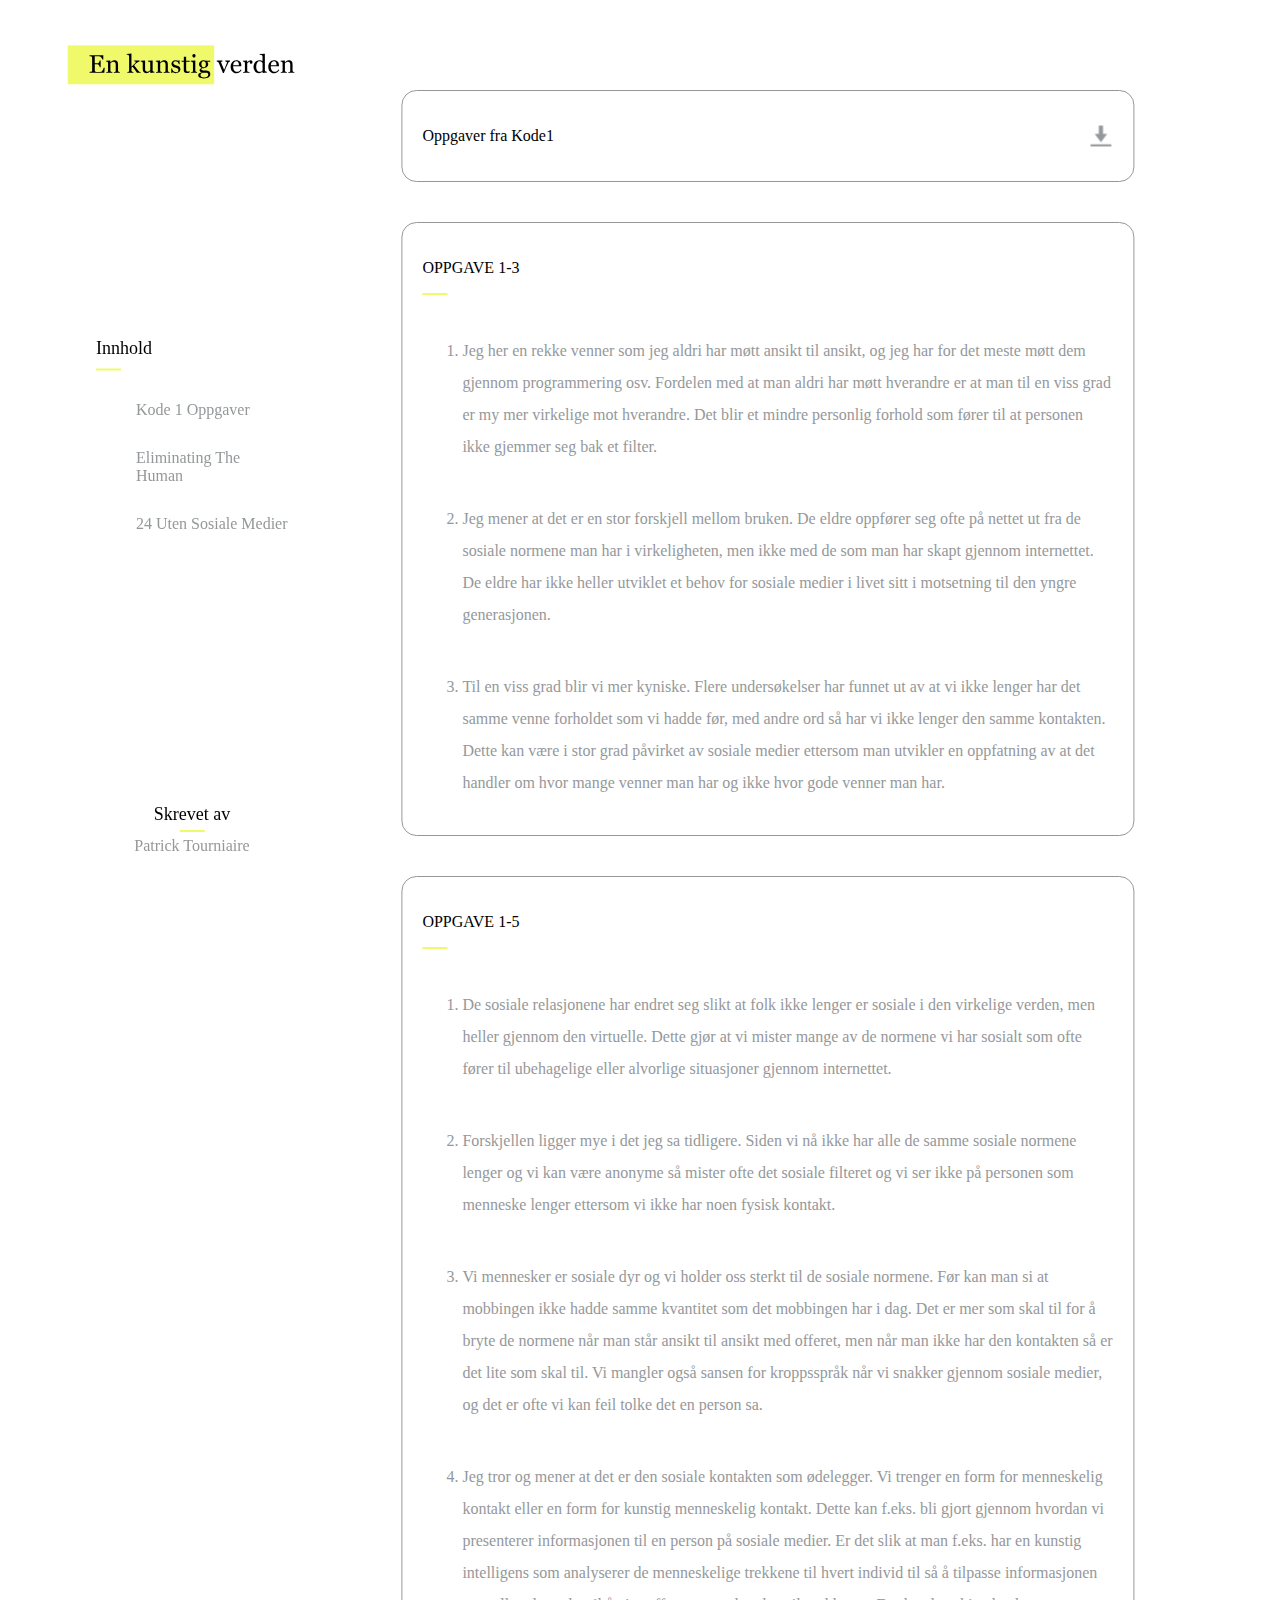
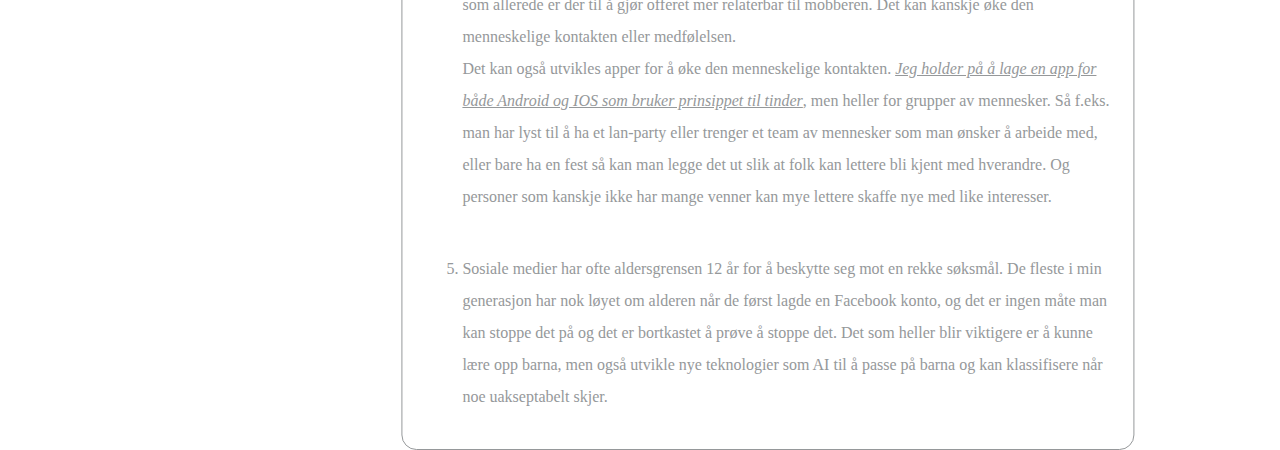
==== artificial/tasks.html @ e426d775 "artificial" ====
<!DOCTYPE html>
<html>
    <head>
        <title>En kunstig verden</title>
        <link rel="shortcut icon" href="/favicon.ico" type="image/x-icon">
        <link rel="icon" href="/favicon.ico" type="image/x-icon">
        
        <meta charset="utf-8">
        <meta name="viewport" content="width=device-width, initial-scale=1.0">
        
        <link rel="stylesheet" type="text/css" href="assets/css/main.css">
        <link rel="stylesheet" type="text/css" href="assets/css/article.css">
        <link rel="stylesheet" type="text/css" href="assets/css/animations.css">
        
        <script src="https://ajax.googleapis.com/ajax/libs/jquery/3.2.1/jquery.min.js">
        </script>
        <script src="assets/js/menu.js"></script>
    </head>
    <body>
        <div class="nav">
            <div id="nav-header">
                <img src="assets/vec/header.svg">
            </div>
            
            <button id="close"></button>
            
            <div class="content">
                <div id="header">
                    <p>Innhold</p>
                    <div id="sep"></div>
                </div>
                
                <ul>
                    <li><a href="tasks.html">Kode 1 Oppgaver</a></li>
                    <li><a href="index.html">Eliminating The Human</a></li>
                    <li><a href="24-hour-challenge.html">24 Uten Sosiale Medier</a></li>
                </ul>
            </div>
            
            <div class="footer">
                <div id="header">
                    <p>Skrevet av</p>
                    <div id="sep"></div>
                </div>
                
                <p>Patrick Tourniaire</p>
            </div>
        </div>
        
        <div class="mobile-nav">
            <button id="menu"></button>
            <img src="assets/vec/header.svg">
        </div>
        
        <div class="article-body">
            <div class="article-actions">
                <p id="header"><span id="black">Oppgaver fra Kode1</span></p>
                <form action="en_kunstig_verden.docx">
                    <button id="download"></button>
                </form>
            </div>
            <div class="artcile-sections">
                <div class="section">
                    <div class="header">
                        <div id="left">
                            <p>OPPGAVE 1-3</p>
                            <div id="sep"></div>
                        </div>
                    </div>
                    <div class="body">
                        <ol>
                            <li>
                                Jeg her en rekke venner som jeg aldri har møtt ansikt til ansikt, og jeg har for det meste møtt dem gjennom programmering osv. Fordelen med at man aldri har møtt hverandre er at man til en viss grad er my mer virkelige mot hverandre. Det blir et mindre personlig forhold som fører til at personen ikke gjemmer seg bak et filter.
                            </li>
                            <li>
                                Jeg mener at det er en stor forskjell mellom bruken. De eldre oppfører seg ofte på nettet ut fra de sosiale normene man har i virkeligheten, men ikke med de som man har skapt gjennom internettet. De eldre har ikke heller utviklet et behov for sosiale medier i livet sitt i motsetning til den yngre generasjonen.
                            </li>
                            <li>
                                Til en viss grad blir vi mer kyniske. Flere undersøkelser har funnet ut av at vi ikke lenger har det samme venne forholdet som vi hadde før, med andre ord så har vi ikke lenger den samme kontakten. Dette kan være i stor grad påvirket av sosiale medier ettersom man utvikler en oppfatning av at det handler om hvor mange venner man har og ikke hvor gode venner man har.
                            </li>
                        </ol>
                    </div>
                </div>
                
                <div class="section">
                    <div class="header">
                        <div id="left">
                            <p>OPPGAVE 1-5</p>
                            <div id="sep"></div>
                        </div>
                    </div>
                    <div class="body">
                        <ol>
                            <li>
                                De sosiale relasjonene har endret seg slikt at folk ikke lenger er sosiale i den virkelige verden, men heller gjennom den virtuelle. Dette gjør at vi mister mange av de normene vi har sosialt som ofte fører til ubehagelige eller alvorlige situasjoner gjennom internettet.
                            </li>
                            <li>
                                Forskjellen ligger mye i det jeg sa tidligere. Siden vi nå ikke har alle de samme sosiale normene lenger og vi kan være anonyme så mister ofte det sosiale filteret og vi ser ikke på personen som menneske lenger ettersom vi ikke har noen fysisk kontakt.
                            </li>
                            <li>
                                Vi mennesker er sosiale dyr og vi holder oss sterkt til de sosiale normene. Før kan man si at mobbingen ikke hadde samme kvantitet som det mobbingen har i dag. Det er mer som skal til for å bryte de normene når man står ansikt til ansikt med offeret, men når man ikke har den kontakten så er det lite som skal til. Vi mangler også sansen for kroppsspråk når vi snakker gjennom sosiale medier, og det er ofte vi kan feil tolke det en person sa.
                            </li>
                            <li>
                                Jeg tror og mener at det er den sosiale kontakten som ødelegger. Vi trenger en form for menneskelig kontakt eller en form for kunstig menneskelig kontakt. Dette kan f.eks. bli gjort gjennom hvordan vi presenterer informasjonen til en person på sosiale medier. Er det slik at man f.eks. har en kunstig intelligens som analyserer de menneskelige trekkene til hvert individ til så å tilpasse informasjonen som allerede er der til å gjør offeret mer relaterbar til mobberen. Det kan kanskje øke den menneskelige kontakten eller medfølelsen.<br>
                                Det kan også utvikles apper for å øke den menneskelige kontakten. <a href="https://github.com/UnityRift/Socify" target="_blank">Jeg holder på å lage en app for både Android og IOS som bruker prinsippet til tinder</a>, men heller for grupper av mennesker. Så f.eks. man har lyst til å ha et lan-party eller trenger et team av mennesker som man ønsker å arbeide med, eller bare ha en fest så kan man legge det ut slik at folk kan lettere bli kjent med hverandre. Og personer som kanskje ikke har mange venner kan mye lettere skaffe nye med like interesser.

                            </li>
                            <li>
                                Sosiale medier har ofte aldersgrensen 12 år for å beskytte seg mot en rekke søksmål. De fleste i min generasjon har nok løyet om alderen når de først lagde en Facebook konto, og det er ingen måte man kan stoppe det på og det er bortkastet å prøve å stoppe det. Det som heller blir viktigere er å kunne lære opp barna, men også utvikle nye teknologier som AI til å passe på barna og kan klassifisere når noe uakseptabelt skjer.
                            </li>
                        </ol>
                    </div>
            </div>
            </div>
        </div>
        
        <div class="offset">
        </div>
    </body>
</html>
---- artificial/assets/css/main.css ----
body {
    margin: 0;
    font-family: Segoe UI;
    overflow-x: hidden;
}

#black {
    color: #000;
}



.nav,
.offeset {
    height: 100%;
}

.nav,
.article-body,
.offset {
    position: absolute;
}

.article-body {
    height: auto;
    margin-bottom: 20px;
    margin-top: 90px;
}

.nav {
    width: 30%;
    left: 0;
    top: 0;
    position: fixed;
}

.nav a {
    text-decoration: none;
    color: #95989A;
}

.article-body {
    width: 60%;
    left: 30%;
    top: 0;
}

.offset {
    width: 10%;
    left: 90%;
    top: 0;
}

.nav #nav-header {
    position: absolute;
    width: 10%;
    top: 40px;
    -webkit-transform: translateX(-50%);
        transform: translateX(-50%);
    left: 50%;
    text-align: center;
    width: 20vw;
}

.nav .content {
    position: absolute;
    -webkit-transform: translate(-50%, -50%);
        transform: translate(-50%, -50%);
    top: 50%;
    left: 50%;
}

.nav .content #header,
.nav .footer #header p {
    font-family: Georgia;
    font-size: 18px;
}

.nav .content #header p {
    margin: 0 0 10px 0;
}

.nav .content #header #sep,
.nav .footer #header #sep{
    width: 25px;
    height: 2px;
    background: #F0F969;
}

.nav .content ul li {
    list-style: none;
    margin: 30px 0;
    color: #95989A;
}

.nav .footer {
    position: absolute;
    bottom: 40px;
    -webkit-transform: translateX(-50%);
        transform: translateX(-50%);
    left: 50%;
    text-align: center;
}

.nav .footer #header #sep {
    position: relative;
    -webkit-transform: translateX(-50%);
        transform: translateX(-50%);
    left: 50%;
    
}

.nav .footer p {
    margin: 5px 0;
}

.nav .footer :last-child {
    color: #95989A;
}

#close,
#menu,
.mobile-nav img {
    display: none;
}

@media only screen and (max-width: 866px) {
    .nav {
        width: 60%;
        left: -60%;
        position: fixed;
        height: 100%;
        background: #fff;
        z-index: 100;
    }
    
    .mobile-nav {
        position: fixed;
        top: 0;
        left: 0;
        width: 100%;
        height: 70px;;
        z-index: 10;
        background: #fff;
    }
    
    #close {
        background: url("../img/close.png");
        background-size: cover;
        margin: 20px;
        width: 30px;
        height: 30px;
        border: none;
        position: absolute;
        right: 0;
        top: 0;
        display: block;
    }
    
    #menu {
        background: url("../img/menu.png");
        background-size: cover;
        margin: 20px;
        width: 30px;
        height: 30px;
        border: none;
        display: block;
    }
    
    .mobile-nav img {
        width: 30vw;
        position: fixed;
        margin-left: -15vw;
        left: 50%;
        top: 20px;
        display: block;
    }
    
    #nav-header {
        display: none;
    }
    
    .footer {
        display: none;
    }
    
    .article-body {
        width: 80%;
        position: absolute;
        -webkit-transform: translateX(-50%);
        transform: translateX(-50%);
        left: 50%;
    }
}

@media only screen and (max-width: 500px) {

    #download {
        display: none;
    }

}
---- artificial/assets/css/article.css ----
.article-actions {
    position: relative;
    width: 90%;
    -webkit-transform: translateX(-50%);
        transform: translateX(-50%);
    left: 50%;
    position: relative;
    padding: 20px;
    background: #fff;
    border-radius: 15px;
    border: solid 1px #95989A;
}

.article-actions p {
    color: #95989A;
    display: inline-block;
}

.article-actions #download {
    width: 25px;
    height: 25px;
    border: none;
    text-align: right;
    position: absolute;
    background: url("../img/icons8-download.png");
    background-size: cover;
    right: 20px;
    -webkit-transform: translateY(-50%);
        transform: translateY(-50%);
    top: 50%;
}

.section {
    width: 90%;
    -webkit-transform: translateX(-50%);
        transform: translateX(-50%);
    left: 50%;
    margin-top: 40px;
    position: relative;
    border-radius: 15px;
    border: solid 1px #95989A;
    padding: 20px;
}

.section a {
    color: #95989A;
    font-style: italic;
}

.section .header #left {
    font-family: Georgia;
}

.section .header #sep {
    width: 25px;
    height: 2px;
    background: #F0F969;
}

.section .header #left {
    display: inline-block;
}

.section .header #right {
    display: inline-block;
    position: relative;
    margin-left: 70px;
    font-family: Segoe UI;
    color: #95989A;
    text-align: center;
}

.section .body {
    margin-top: 20px;
    color: #95989A;
    line-height: 2;
}

.section .body ol li {
    margin-top: 40px;
}

#new {
    margin-top: 40px;
}
---- artificial/assets/css/animations.css ----
.open {
    animation: .3s open forwards;
}

.close {
    animation: .5s close forwards;
}

@keyframes open {
    to {
        left: 0;
    }
}

@keyframes close {
    to {
        left: -60%;
    }
}
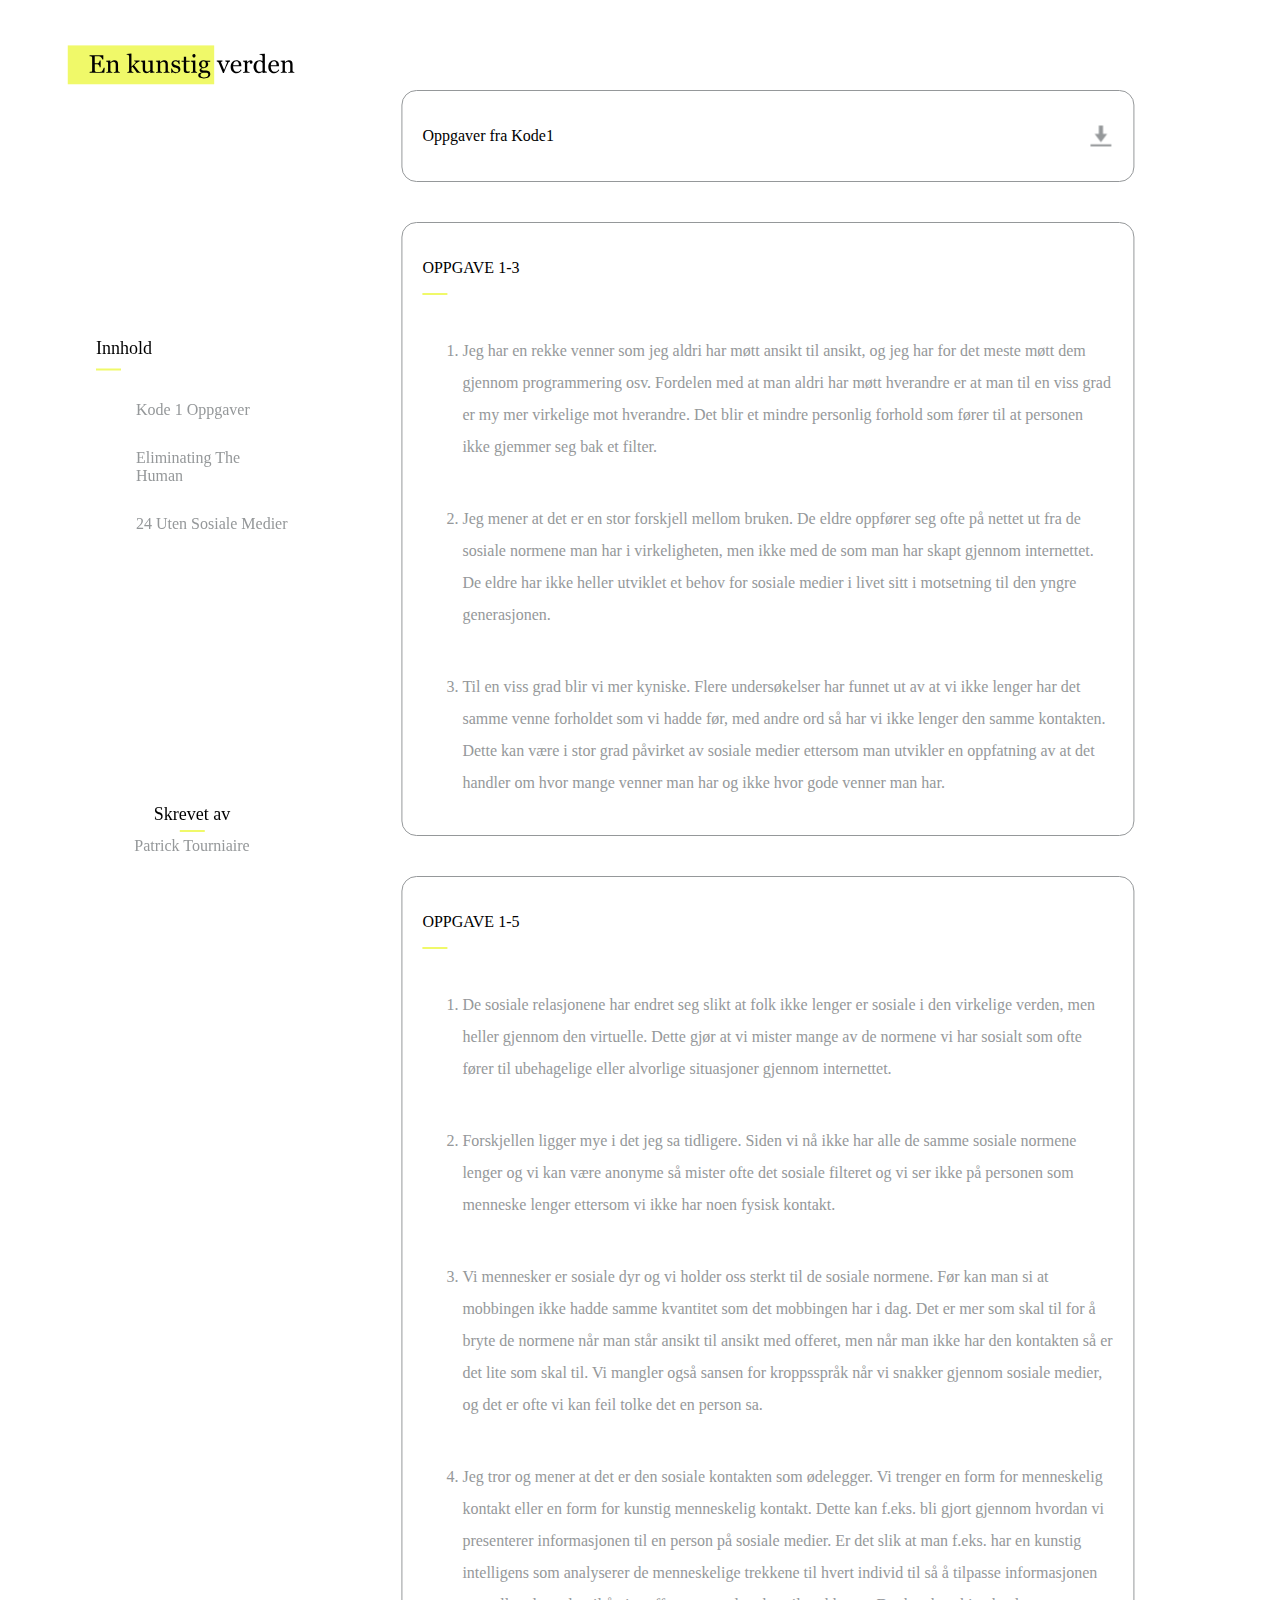
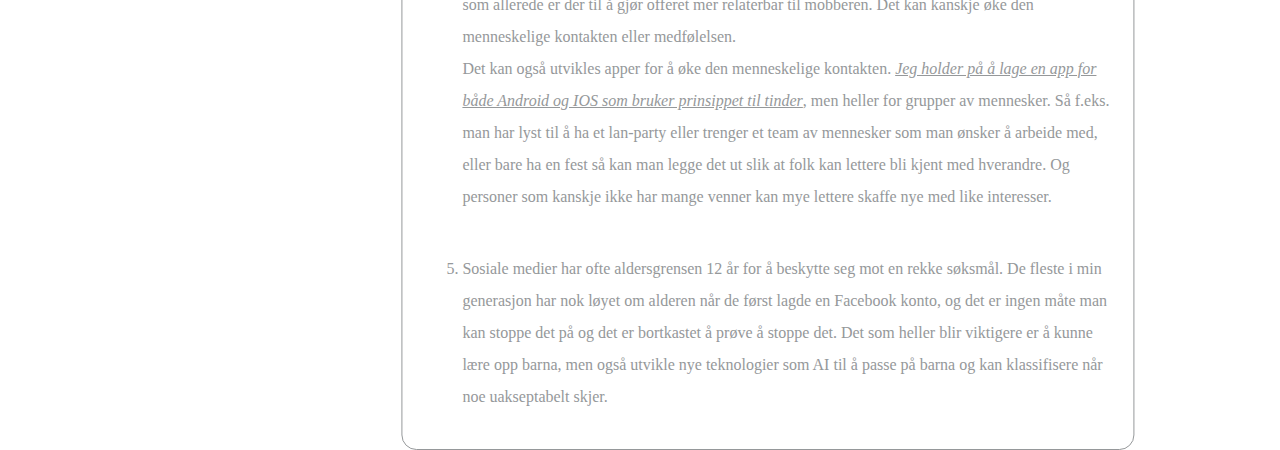
==== commit 6fbd8cbe: "Update tasks.html" ====
--- a/artificial/tasks.html
+++ b/artificial/tasks.html
@@ -31,7 +31,7 @@
                 </div>
                 
                 <ul>
-                    <li><a href="tasks.html">Kode 1 Oppgaver</a></li>
+                    <li><a href="tasks.html" class="active">Kode 1 Oppgaver</a></li>
                     <li><a href="index.html">Eliminating The Human</a></li>
                     <li><a href="24-hour-challenge.html">24 Uten Sosiale Medier</a></li>
                 </ul>
@@ -70,7 +70,7 @@
                     <div class="body">
                         <ol>
                             <li>
-                                Jeg her en rekke venner som jeg aldri har møtt ansikt til ansikt, og jeg har for det meste møtt dem gjennom programmering osv. Fordelen med at man aldri har møtt hverandre er at man til en viss grad er my mer virkelige mot hverandre. Det blir et mindre personlig forhold som fører til at personen ikke gjemmer seg bak et filter.
+                                Jeg har en rekke venner som jeg aldri har møtt ansikt til ansikt, og jeg har for det meste møtt dem gjennom programmering osv. Fordelen med at man aldri har møtt hverandre er at man til en viss grad er my mer virkelige mot hverandre. Det blir et mindre personlig forhold som fører til at personen ikke gjemmer seg bak et filter.
                             </li>
                             <li>
                                 Jeg mener at det er en stor forskjell mellom bruken. De eldre oppfører seg ofte på nettet ut fra de sosiale normene man har i virkeligheten, men ikke med de som man har skapt gjennom internettet. De eldre har ikke heller utviklet et behov for sosiale medier i livet sitt i motsetning til den yngre generasjonen.
@@ -117,4 +117,4 @@
         <div class="offset">
         </div>
     </body>
-</html>+</html>
